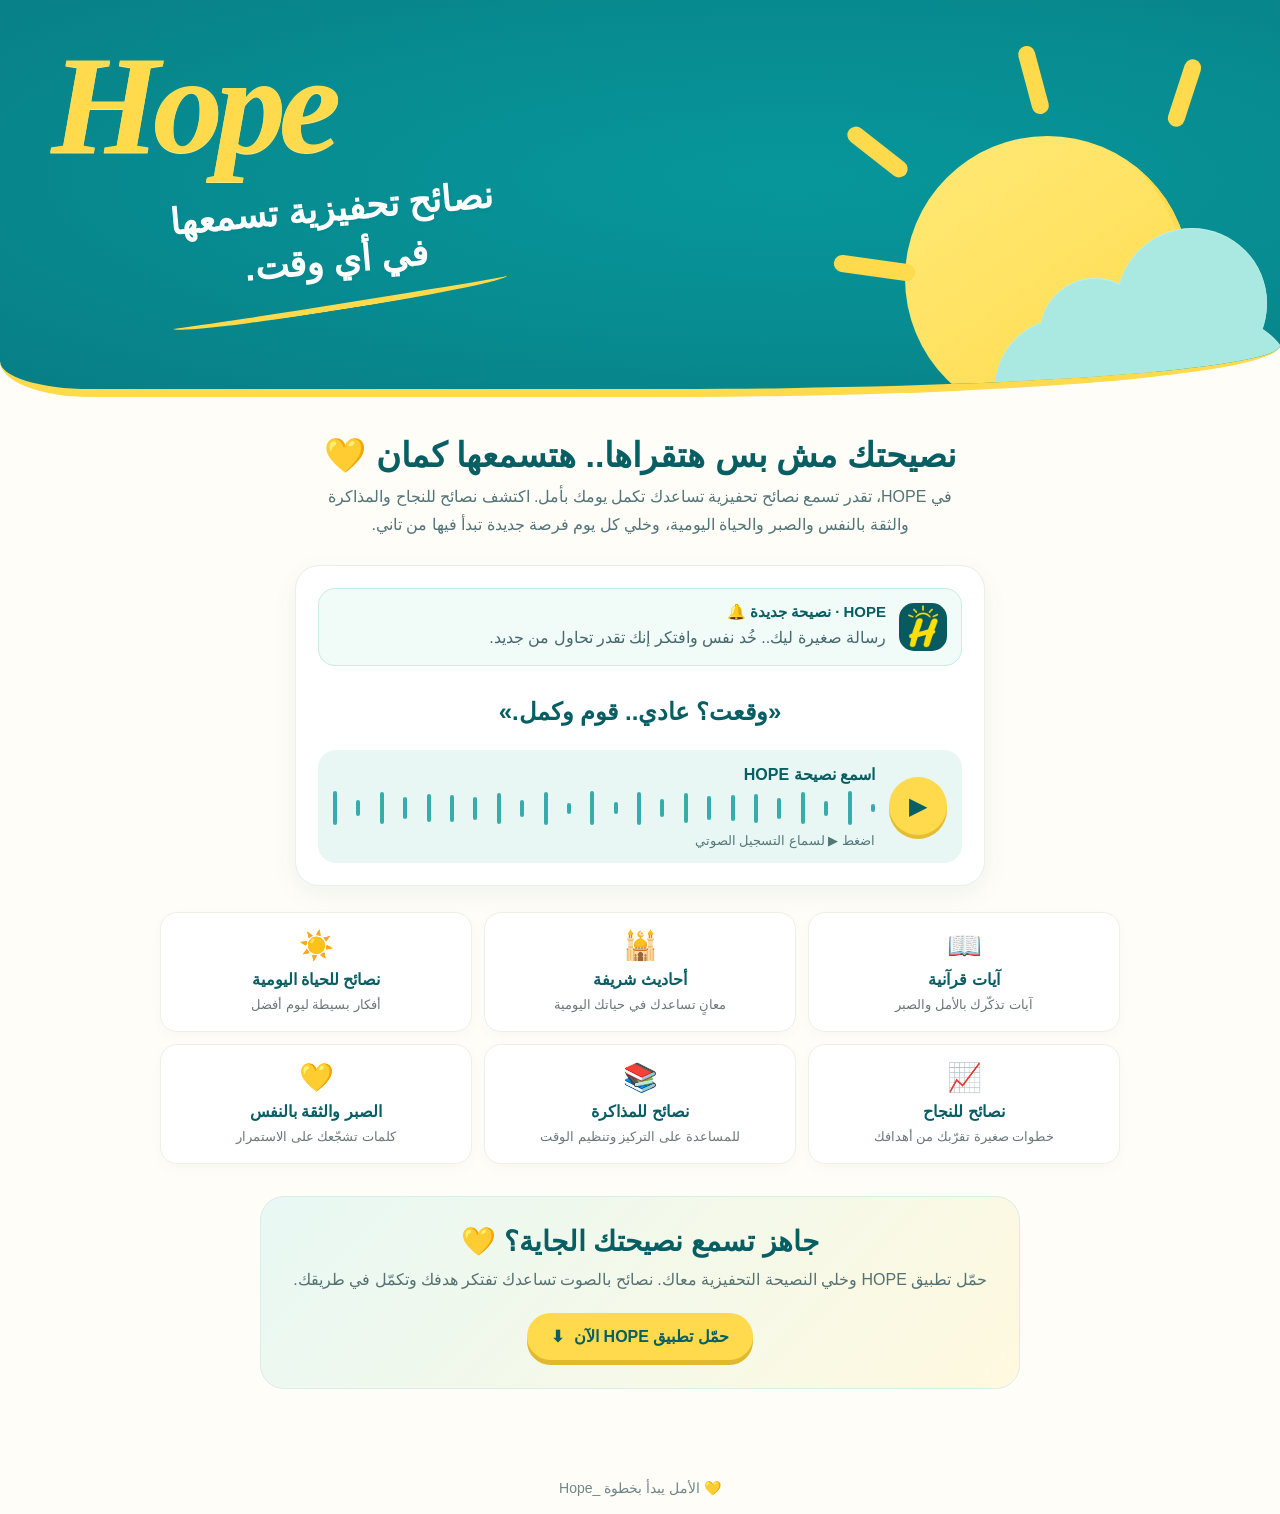
==== index.html @ 881a992c "Update index.html" ====
<!doctype html>
<html lang="ar" dir="rtl">
<head>
  <meta charset="utf-8">
  <meta name="viewport" content="width=device-width, initial-scale=1">

  <title>HOPE - نصائح تحفيزية للشباب بالصوت</title>

  <meta name="description" content="حمّل تطبيق HOPE مجانًا واستمع إلى نصائح تحفيزية بالصوت للشباب عن النجاح والمذاكرة والصبر والثقة بالنفس والحياة اليومية. الأمل معاك دائمًا.">

  <meta name="robots" content="index, follow">

  <meta name="google-site-verification" content="Atxtpsn2oq3HtmXTFNJQakOCsaA4qLwp1TX1oa8ejLM">

  <link rel="canonical" href="https://hope-amal-app.github.io/hope-website/">
  <link rel="stylesheet" href="./hope.css">

  <meta name="theme-color" content="#07818B">

  <meta property="og:type" content="website">
  <meta property="og:locale" content="ar_EG">
  <meta property="og:title" content="HOPE - نصائح تحفيزية للشباب بالصوت">
  <meta property="og:description" content="اكتشف HOPE، تطبيق نصائح تحفيزية بالصوت تساعدك تكمل وتسعى لهدفك وتواجه يومك بأمل.">
  <meta property="og:url" content="https://hope-amal-app.github.io/hope-website/">
  <meta property="og:image" content="https://hope-amal-app.github.io/hope-website/hope-logo.jpg">

</head>

<body>

  <header class="hero">
    <div class="hero-copy">
      <p class="brand" dir="ltr">Hope</p>
      <p class="tagline">نصائح تحفيزية تسمعها<br>في أي وقت.</p>
    </div>

    <div class="sun" aria-hidden="true">
      <i class="ray r1"></i>
      <i class="ray r2"></i>
      <i class="ray r3"></i>
      <i class="ray r4"></i>
    </div>

    <div class="cloud" aria-hidden="true"></div>
  </header>

  <main>

    <h2>نصيحتك مش بس هتقراها.. هتسمعها كمان 💛</h2>

    <p class="intro">
      في HOPE، تقدر تسمع نصائح تحفيزية تساعدك تكمل يومك بأمل.
      اكتشف نصائح للنجاح والمذاكرة والثقة بالنفس والصبر والحياة اليومية،
      وخلي كل يوم فرصة جديدة تبدأ فيها من تاني.
    </p>

    <section class="feature" aria-label="مثال على نصيحة تحفيزية صوتية">

      <div class="notification">
        <div class="appicon">
          <img src="./hope-logo.jpg" alt="شعار تطبيق HOPE">
        </div>

        <div>
          <div class="notif-title">HOPE · نصيحة جديدة 🔔</div>
          <div class="notif-text">
            رسالة صغيرة ليك.. خُد نفس وافتكر إنك تقدر تحاول من جديد.
          </div>
        </div>
      </div>

      <p class="quote">«وقعت؟ عادي.. قوم وكمل.»</p>

      <div class="audio-row">
        <button
          class="play"
          id="playBtn"
          aria-label="تشغيل النصيحة الصوتية"
          title="تشغيل النصيحة"
          type="button"
        >▶</button>

        <div class="audio-info">
          <div class="audio-title">اسمع نصيحة HOPE</div>
          <div class="wave" aria-hidden="true" id="wave"></div>
          <div class="status" id="status">
            اضغط ▶ لسماع التسجيل الصوتي
          </div>

          <audio
            id="hopeAudio"
            preload="metadata"
            src="./audioContinue1.wav"
          ></audio>
        </div>
      </div>

    </section>

    <section class="categories" aria-label="أنواع النصائح في تطبيق HOPE">

      <div class="cat">
        <div class="emoji" aria-hidden="true">📖</div>
        <strong>آيات قرآنية</strong>
        <small>آيات تذكّرك بالأمل والصبر</small>
      </div>

      <div class="cat">
        <div class="emoji" aria-hidden="true">🕌</div>
        <strong>أحاديث شريفة</strong>
        <small>معانٍ تساعدك في حياتك اليومية</small>
      </div>

      <div class="cat">
        <div class="emoji" aria-hidden="true">☀️</div>
        <strong>نصائح للحياة اليومية</strong>
        <small>أفكار بسيطة ليوم أفضل</small>
      </div>

      <div class="cat">
        <div class="emoji" aria-hidden="true">📈</div>
        <strong>نصائح للنجاح</strong>
        <small>خطوات صغيرة تقرّبك من أهدافك</small>
      </div>

      <div class="cat">
        <div class="emoji" aria-hidden="true">📚</div>
        <strong>نصائح للمذاكرة</strong>
        <small>للمساعدة على التركيز وتنظيم الوقت</small>
      </div>

      <div class="cat">
        <div class="emoji" aria-hidden="true">💛</div>
        <strong>الصبر والثقة بالنفس</strong>
        <small>كلمات تشجّعك على الاستمرار</small>
      </div>

    </section>

    <section class="download-app" aria-label="تحميل تطبيق HOPE">

      <h2>جاهز تسمع نصيحتك الجاية؟ 💛</h2>

      <p>
        حمّل تطبيق HOPE وخلي النصيحة التحفيزية معاك.
        نصائح بالصوت تساعدك تفتكر هدفك وتكمّل في طريقك.
      </p>

      <a
        class="download-btn"
        href="https://github.com/hope-amal-app/hope-website/releases/download/v1.0.2/app-release.apk"
        rel="noopener noreferrer"
        download="Hope.apk"
      >
        حمّل تطبيق HOPE الآن <span aria-hidden="true">⬇</span>
      </a>

    </section>

  </main>

  <footer>
    💛 الأمل يبدأ بخطوة _Hope
  </footer>

  <script src="./hope.js" defer></script>

</body>
</html>
---- hope.css ----
:root {
  --teal: #078b91;
  --deep: #075e63;
  --yellow: #ffda4d;
  --cream: #fffdf7;
  --mint: #a9e9e2;
}

* {
  box-sizing: border-box;
}

body {
  margin: 0;
  background: var(--cream);
  font-family: Tahoma, Arial, sans-serif;
  color: var(--deep);
}

.hero {
  position: relative;
  isolation: isolate;
  overflow: hidden;
  min-height: 360px;
  padding: 36px 4% 78px;
  background: radial-gradient(
    ellipse at 62% 46%,
    #07979b 0%,
    #078b90 55%,
    #087e85 100%
  );
  color: #fff;
  border-bottom: 8px solid var(--yellow);
  border-radius: 0 0 48% 7% / 0 0 13% 9%;
}

.hero-copy {
  position: relative;
  z-index: 4;
  width: 52%;
  text-align: left;
  margin-left: 0;
  margin-right: auto;
  padding-top: 0;
  direction: ltr;
}

.brand {
  font-family: "Brush Script MT", "Segoe Script", "URW Chancery L", cursive;
  font-weight: 900;
  font-style: italic;
  font-size: clamp(72px, 13vw, 140px);
  color: var(--yellow);
  letter-spacing: -7px;
  margin: 0 0 2px;
  line-height: .98;
  white-space: nowrap;
  text-shadow: 0 1px 0 #ffe87b;
}

.tagline {
  direction: rtl;
  font-size: clamp(20px, 3.4vw, 36px);
  font-weight: bold;
  margin: 10px 0 0 8%;
  max-width: 470px;
  line-height: 1.45;
  text-align: center;
  transform: rotate(-5deg);
  text-shadow: 0 2px 3px #006d7220;
}

.tagline:after {
  content: "";
  display: block;
  width: 72%;
  height: 9px;
  margin: 8px auto 0;
  border-bottom: 6px solid var(--yellow);
  border-radius: 50%;
  transform: rotate(-4deg);
}

.sun {
  position: absolute;
  z-index: 1;
  right: 7%;
  top: 136px;
  width: clamp(170px, 25vw, 285px);
  aspect-ratio: 1;
  border-radius: 50%;
  background: linear-gradient(145deg, #ffe976, #ffdb4d);
  box-shadow: inset -8px -6px 0 #ffdb4d;
}

.ray {
  position: absolute;
  width: 17px;
  height: 70px;
  border-radius: 12px;
  background: var(--yellow);
  z-index: 1;
}

.r1 {
  top: -91px;
  left: 42%;
  transform: rotate(-15deg);
}

.r2 {
  top: -78px;
  right: -1%;
  transform: rotate(18deg);
}

.r3 {
  top: 32%;
  right: calc(100% + 22px);
  height: 82px;
  transform: rotate(98deg);
}

.r4 {
  top: -20px;
  left: -36px;
  height: 72px;
  transform: rotate(-52deg);
}

.cloud {
  position: absolute;
  z-index: 2;
  bottom: 0;
  right: -15px;
  width: 300px;
  height: 70px;
  background: #a9e9e2;
  border-radius: 100px 100px 0 0;
  filter: drop-shadow(0 -1px 0 #baf1eb);
}

.cloud:before,
.cloud:after {
  content: "";
  position: absolute;
  bottom: 10px;
  background: #a9e9e2;
  border-radius: 50%;
}

.cloud:before {
  width: 150px;
  height: 150px;
  right: 28px;
}

.cloud:after {
  width: 110px;
  height: 110px;
  right: 145px;
  bottom: 0;
}

main {
  max-width: 1000px;
  margin: -5px auto 0;
  padding: 28px 20px 55px;
}

/* عنوان SEO مخفي بصريًا دون تغيير تصميم الموقع */
main h1 {
  position: absolute;
  width: 1px;
  height: 1px;
  padding: 0;
  margin: -1px;
  overflow: hidden;
  clip: rect(0, 0, 0, 0);
  white-space: nowrap;
  border: 0;
}

h2 {
  text-align: center;
  font-size: clamp(24px, 4vw, 34px);
  margin: 15px 0 8px;
}

.intro {
  text-align: center;
  color: #527477;
  line-height: 1.8;
  margin: 0 auto 25px;
  max-width: 650px;
}

.feature {
  background: white;
  border: 1px solid #e9efeb;
  border-radius: 24px;
  padding: 22px;
  box-shadow: 0 8px 24px #075e6310;
  max-width: 690px;
  margin: 0 auto;
}

.notification {
  display: flex;
  gap: 13px;
  align-items: center;
  background: #f1fbf8;
  border: 1px solid #c9ebe4;
  border-radius: 17px;
  padding: 14px;
}

.appicon {
  flex: 0 0 48px;
  height: 48px;
  border-radius: 15px;
  overflow: hidden;
  background: var(--teal);
  display: grid;
  place-items: center;
}

.appicon img {
  width: 100%;
  height: 100%;
  object-fit: cover;
  display: block;
}

.notif-title {
  font-weight: bold;
  font-size: 15px;
  margin-bottom: 4px;
}

.notif-text {
  color: #46696b;
  line-height: 1.6;
}

.label {
  font-size: 13px;
  color: #6a8888;
  margin: 0 0 10px;
}

.quote {
  font-size: clamp(19px, 3vw, 24px);
  line-height: 1.9;
  text-align: center;
  font-weight: bold;
  margin: 23px 0 15px;
}

.audio-row {
  display: flex;
  align-items: center;
  gap: 14px;
  background: #e9f7f4;
  border-radius: 18px;
  padding: 15px;
}

.play {
  border: 0;
  border-radius: 50%;
  width: 58px;
  height: 58px;
  flex-shrink: 0;
  background: var(--yellow);
  color: var(--deep);
  font-size: 24px;
  cursor: pointer;
  box-shadow: 0 4px 0 #e5bd31;
}

.play:hover {
  transform: translateY(-1px);
}

.play:focus-visible {
  outline: 3px solid var(--deep);
  outline-offset: 3px;
}

.audio-info {
  flex: 1;
  min-width: 0;
}

.audio-title {
  font-weight: bold;
  margin-bottom: 7px;
}

.wave {
  height: 35px;
  display: flex;
  align-items: center;
  justify-content: space-between;
  gap: 3px;
}

.wave span {
  display: block;
  width: 4px;
  border-radius: 8px;
  background: #0b9997;
  height: var(--h);
  opacity: .8;
}

.status {
  font-size: 13px;
  color: #517779;
  margin-top: 7px;
}

.categories {
  display: grid;
  grid-template-columns: repeat(3, minmax(0, 1fr));
  gap: 12px;
  margin-top: 26px;
}

.cat {
  background: white;
  border: 1px solid #edf0e9;
  border-radius: 17px;
  padding: 16px 10px;
  text-align: center;
  box-shadow: 0 4px 12px #075e6308;
}

.cat .emoji {
  font-size: 28px;
  margin-bottom: 8px;
}

.cat strong {
  display: block;
  font-size: 16px;
  margin-bottom: 5px;
}

.cat small {
  color: #6a7777;
  line-height: 1.6;
}

footer {
  text-align: center;
  color: #6d8887;
  padding: 18px;
  font-size: 14px;
}

.download-app {
  margin: 32px auto 18px;
  max-width: 760px;
  text-align: center;
  padding: 28px 18px;
  background: linear-gradient(135deg, #e8f8f4, #fff9df);
  border: 1px solid #d8eee6;
  border-radius: 24px;
}

.download-app h2 {
  color: var(--deep);
  margin: 0 0 8px;
  font-size: clamp(21px, 3vw, 28px);
}

.download-app p {
  color: #547274;
  line-height: 1.8;
  margin: 0 0 18px;
}

.download-btn {
  display: inline-flex;
  align-items: center;
  justify-content: center;
  gap: 10px;
  background: var(--yellow);
  color: var(--deep);
  font-weight: 800;
  text-decoration: none;
  padding: 14px 24px;
  border-radius: 999px;
  box-shadow: 0 5px 0 #e0b92e;
  transition: transform .15s ease;
}

.download-btn:hover {
  transform: translateY(-2px);
}

.download-btn:focus-visible {
  outline: 3px solid var(--deep);
  outline-offset: 4px;
}

@media (max-width: 580px) {
  .hero {
    min-height: 290px;
    padding: 23px 5% 65px;
  }

  .hero-copy {
    width: 70%;
    margin-right: auto;
    margin-left: 0;
  }

  .brand {
    font-size: clamp(56px, 15vw, 86px);
    letter-spacing: -4px;
  }

  .tagline {
    font-size: clamp(17px, 4.5vw, 23px);
    margin: 12px 0 0 0;
    line-height: 1.5;
  }

  .sun {
    width: 140px;
    top: 116px;
    right: -24px;
  }

  .ray {
    width: 10px;
    height: 38px;
  }

  .r1 {
    top: -48px;
  }

  .r2 {
    top: -42px;
    right: 0;
  }

  .r3 {
    right: calc(100% + 5px);
    height: 42px;
  }

  .r4 {
    top: -8px;
    left: -22px;
    height: 40px;
  }

  .cloud {
    width: 180px;
    height: 42px;
  }

  .cloud:before {
    width: 95px;
    height: 95px;
    right: 20px;
  }

  .cloud:after {
    width: 70px;
    height: 70px;
    right: 90px;
  }

  .categories {
    grid-template-columns: repeat(2, minmax(0, 1fr));
  }

  .feature {
    padding: 15px;
  }

  .audio-row {
    gap: 10px;
    padding: 12px;
  }
}
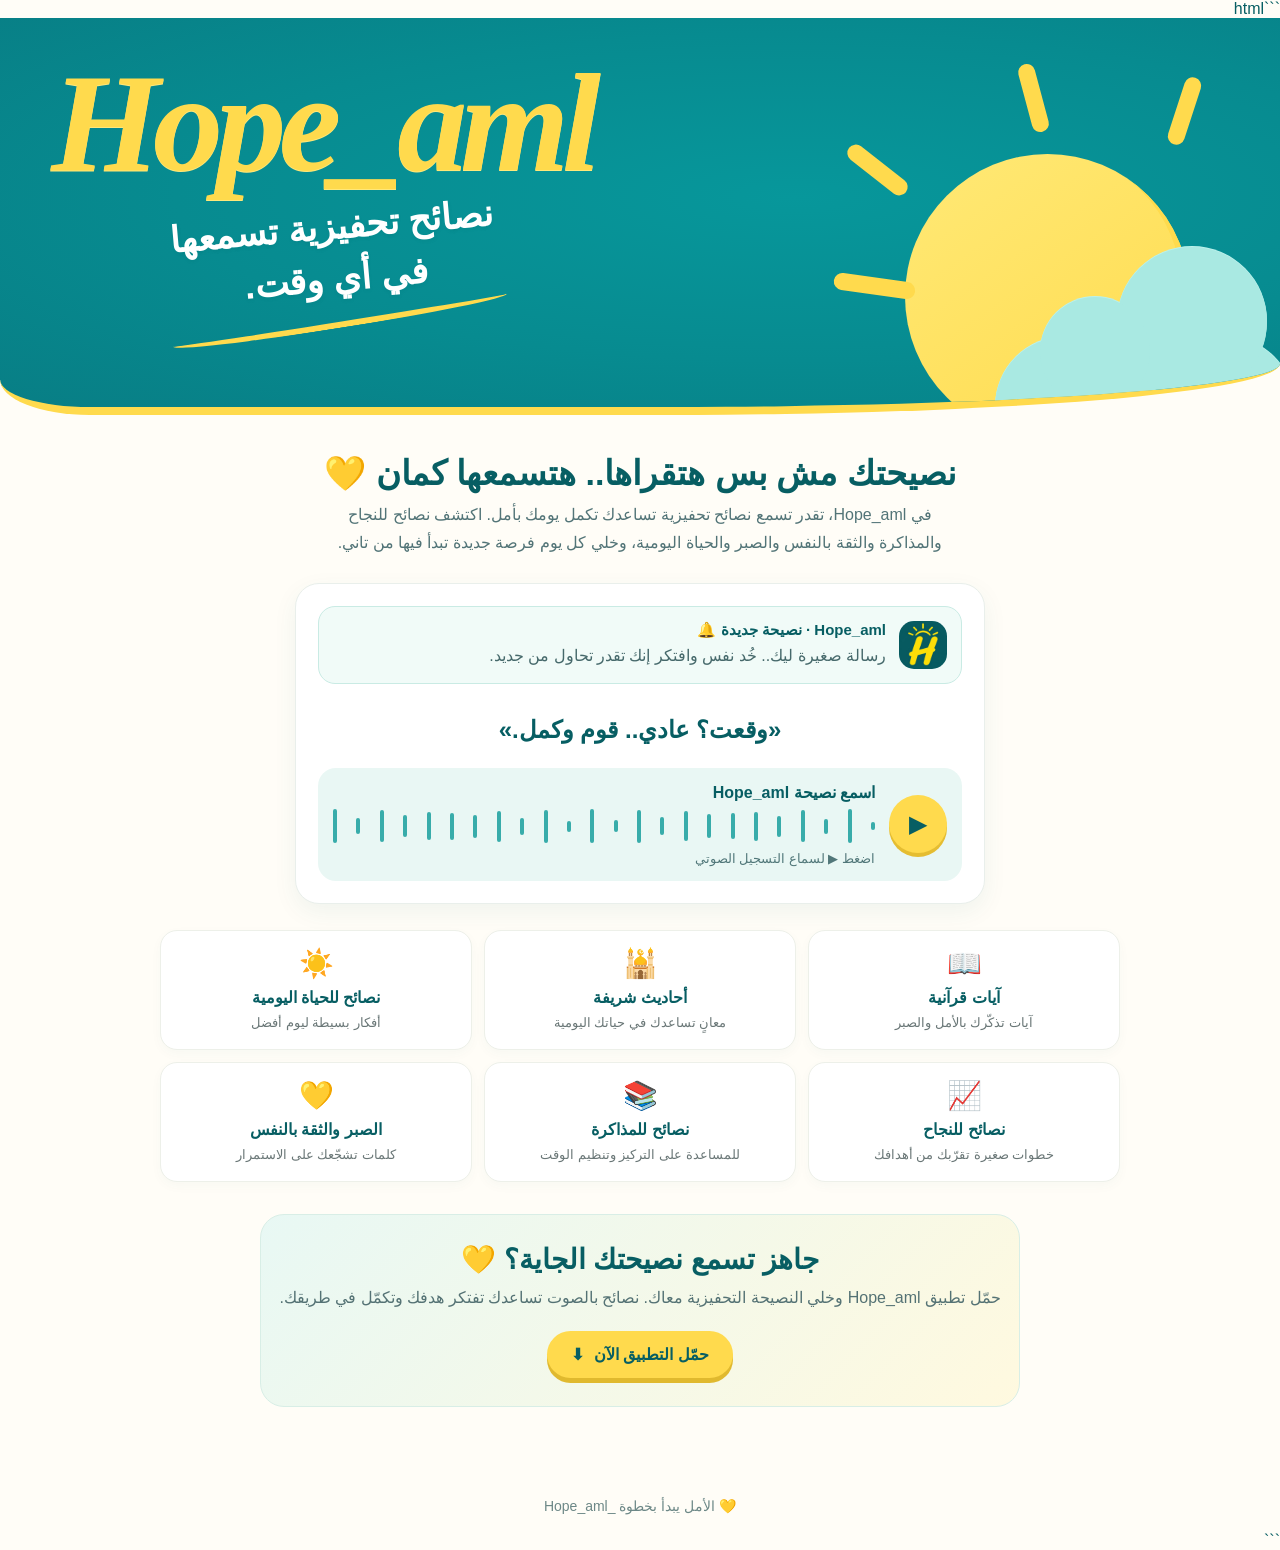
==== commit 278e99bb: "Update index.html" ====
--- a/index.html
+++ b/index.html
@@ -1,13 +1,13 @@
-
+```html
 <!doctype html>
 <html lang="ar" dir="rtl">
 <head>
   <meta charset="utf-8">
   <meta name="viewport" content="width=device-width, initial-scale=1">
 
-  <title>HOPE - نصائح تحفيزية للشباب بالصوت</title>
+  <title>Hope_aml</title>
 
-  <meta name="description" content="حمّل تطبيق HOPE مجانًا واستمع إلى نصائح تحفيزية بالصوت للشباب عن النجاح والمذاكرة والصبر والثقة بالنفس والحياة اليومية. الأمل معاك دائمًا.">
+  <meta name="description" content="Hope_aml - تطبيق نصائح تحفيزية بالصوت للشباب. نصائح عن النجاح والمذاكرة والصبر والثقة بالنفس والحياة اليومية. الأمل معاك دائمًا.">
 
   <meta name="robots" content="index, follow">
 
@@ -20,8 +20,9 @@
 
   <meta property="og:type" content="website">
   <meta property="og:locale" content="ar_EG">
-  <meta property="og:title" content="HOPE - نصائح تحفيزية للشباب بالصوت">
-  <meta property="og:description" content="اكتشف HOPE، تطبيق نصائح تحفيزية بالصوت تساعدك تكمل وتسعى لهدفك وتواجه يومك بأمل.">
+  <meta property="og:site_name" content="Hope_aml">
+  <meta property="og:title" content="Hope_aml">
+  <meta property="og:description" content="اكتشف Hope_aml، تطبيق نصائح تحفيزية بالصوت تساعدك تكمل وتسعى لهدفك وتواجه يومك بأمل.">
   <meta property="og:url" content="https://hope-amal-app.github.io/hope-website/">
   <meta property="og:image" content="https://hope-amal-app.github.io/hope-website/hope-logo.jpg">
 
@@ -31,7 +32,7 @@
 
   <header class="hero">
     <div class="hero-copy">
-      <p class="brand" dir="ltr">Hope</p>
+      <p class="brand" dir="ltr">Hope_aml</p>
       <p class="tagline">نصائح تحفيزية تسمعها<br>في أي وقت.</p>
     </div>
 
@@ -50,7 +51,7 @@
     <h2>نصيحتك مش بس هتقراها.. هتسمعها كمان 💛</h2>
 
     <p class="intro">
-      في HOPE، تقدر تسمع نصائح تحفيزية تساعدك تكمل يومك بأمل.
+      في Hope_aml، تقدر تسمع نصائح تحفيزية تساعدك تكمل يومك بأمل.
       اكتشف نصائح للنجاح والمذاكرة والثقة بالنفس والصبر والحياة اليومية،
       وخلي كل يوم فرصة جديدة تبدأ فيها من تاني.
     </p>
@@ -59,11 +60,11 @@
 
       <div class="notification">
         <div class="appicon">
-          <img src="./hope-logo.jpg" alt="شعار تطبيق HOPE">
+          <img src="./hope-logo.jpg" alt="شعار تطبيق Hope_aml">
         </div>
 
         <div>
-          <div class="notif-title">HOPE · نصيحة جديدة 🔔</div>
+          <div class="notif-title">Hope_aml · نصيحة جديدة 🔔</div>
           <div class="notif-text">
             رسالة صغيرة ليك.. خُد نفس وافتكر إنك تقدر تحاول من جديد.
           </div>
@@ -82,7 +83,7 @@
         >▶</button>
 
         <div class="audio-info">
-          <div class="audio-title">اسمع نصيحة HOPE</div>
+          <div class="audio-title">اسمع نصيحة Hope_aml</div>
           <div class="wave" aria-hidden="true" id="wave"></div>
           <div class="status" id="status">
             اضغط ▶ لسماع التسجيل الصوتي
@@ -98,7 +99,7 @@
 
     </section>
 
-    <section class="categories" aria-label="أنواع النصائح في تطبيق HOPE">
+    <section class="categories" aria-label="أنواع النصائح في التطبيق">
 
       <div class="cat">
         <div class="emoji" aria-hidden="true">📖</div>
@@ -138,12 +139,12 @@
 
     </section>
 
-    <section class="download-app" aria-label="تحميل تطبيق HOPE">
+    <section class="download-app" aria-label="تحميل التطبيق">
 
       <h2>جاهز تسمع نصيحتك الجاية؟ 💛</h2>
 
       <p>
-        حمّل تطبيق HOPE وخلي النصيحة التحفيزية معاك.
+        حمّل تطبيق Hope_aml وخلي النصيحة التحفيزية معاك.
         نصائح بالصوت تساعدك تفتكر هدفك وتكمّل في طريقك.
       </p>
 
@@ -153,7 +154,7 @@
         rel="noopener noreferrer"
         download="Hope.apk"
       >
-        حمّل تطبيق HOPE الآن <span aria-hidden="true">⬇</span>
+        حمّل التطبيق الآن <span aria-hidden="true">⬇</span>
       </a>
 
     </section>
@@ -161,10 +162,11 @@
   </main>
 
   <footer>
-    💛 الأمل يبدأ بخطوة _Hope
+    💛 الأمل يبدأ بخطوة _Hope_aml
   </footer>
 
   <script src="./hope.js" defer></script>
 
 </body>
 </html>
+```
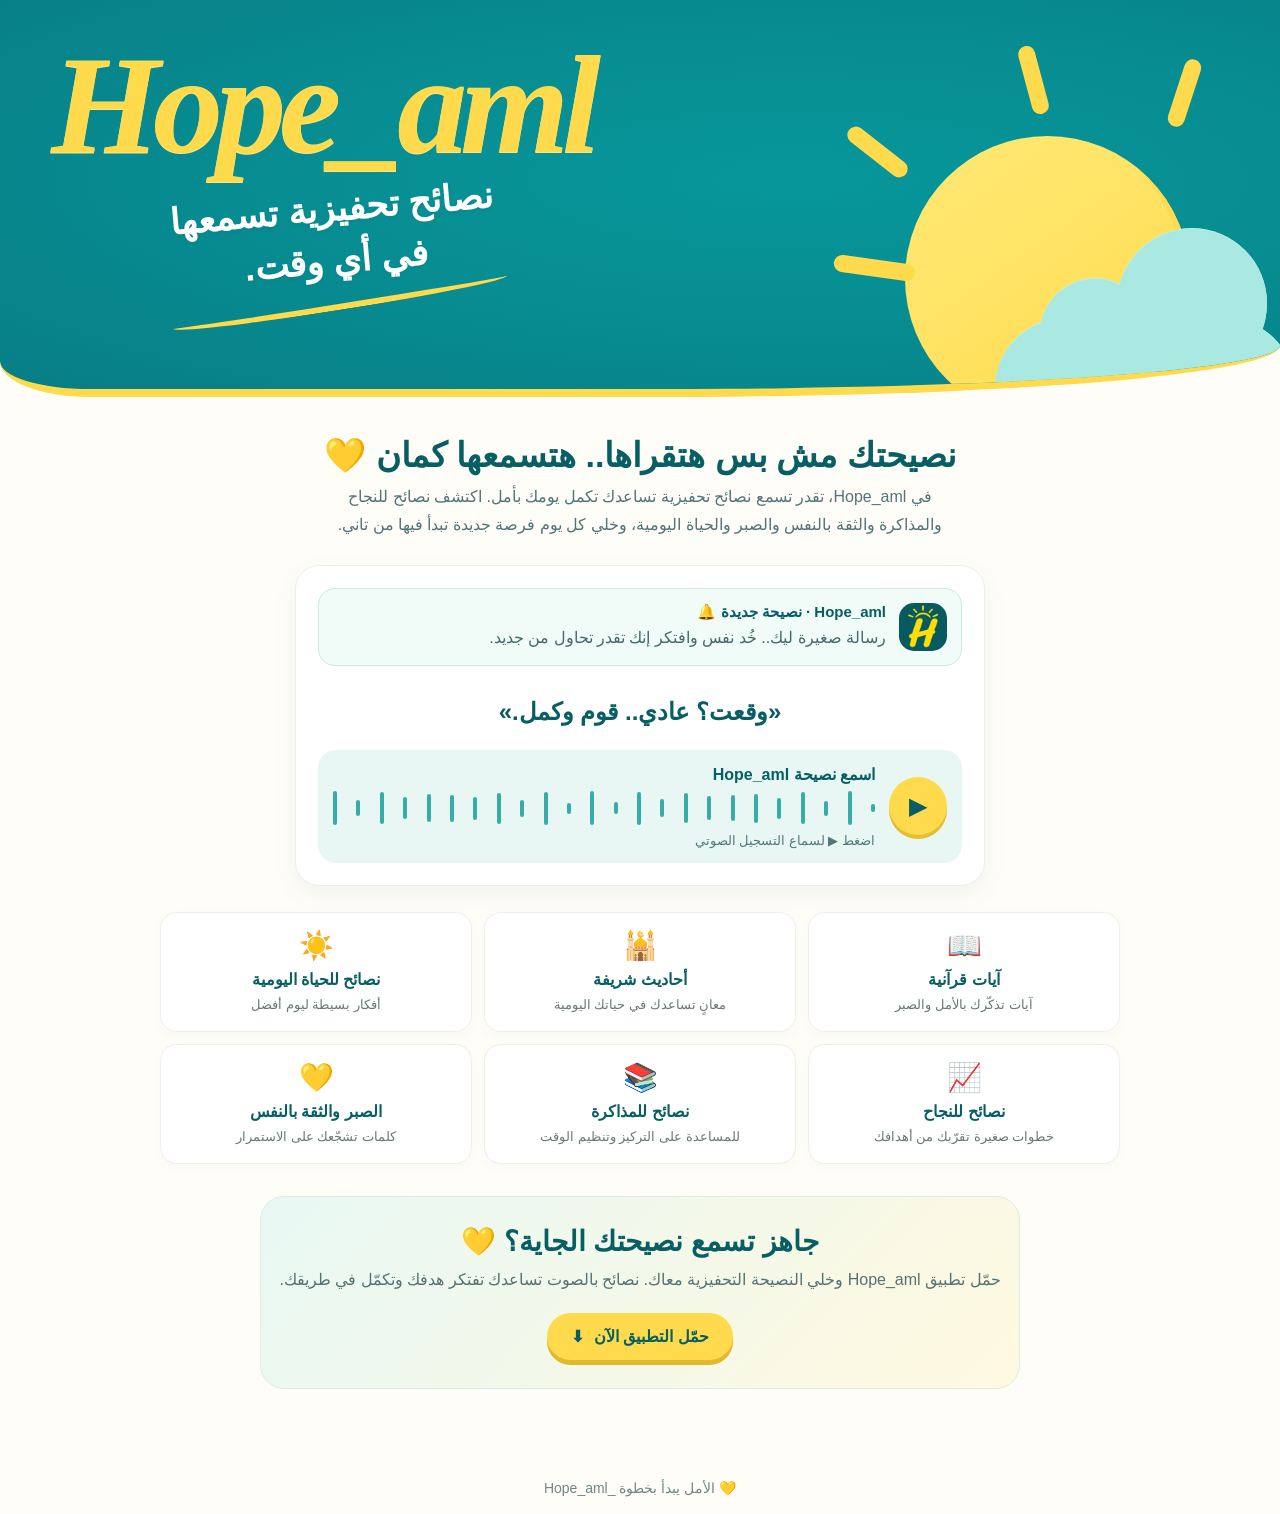
==== commit 0834c891: "Update meta description and add favicon links" ====
--- a/index.html
+++ b/index.html
@@ -1,4 +1,4 @@
-```html
+
 <!doctype html>
 <html lang="ar" dir="rtl">
 <head>
@@ -7,13 +7,19 @@
 
   <title>Hope_aml</title>
 
-  <meta name="description" content="Hope_aml - تطبيق نصائح تحفيزية بالصوت للشباب. نصائح عن النجاح والمذاكرة والصبر والثقة بالنفس والحياة اليومية. الأمل معاك دائمًا.">
+  <meta name="description" content="Hope_aml - تطبيق نصائح تحفيزية للشباب. نصائح عن النجاح والمذاكرة والصبر والثقة بالنفس والحياة اليومية. الأمل معاك دائمًا.">
 
   <meta name="robots" content="index, follow">
 
   <meta name="google-site-verification" content="Atxtpsn2oq3HtmXTFNJQakOCsaA4qLwp1TX1oa8ejLM">
 
   <link rel="canonical" href="https://hope-amal-app.github.io/hope-website/">
+
+  <!-- أيقونة الموقع بدل علامة الكرة الأرضية -->
+  <link rel="icon" type="image/png" sizes="512x512" href="./favicon.png">
+  <link rel="shortcut icon" href="./favicon.ico">
+  <link rel="apple-touch-icon" href="./favicon.png">
+
   <link rel="stylesheet" href="./hope.css">
 
   <meta name="theme-color" content="#07818B">
@@ -169,4 +175,3 @@
 
 </body>
 </html>
-```
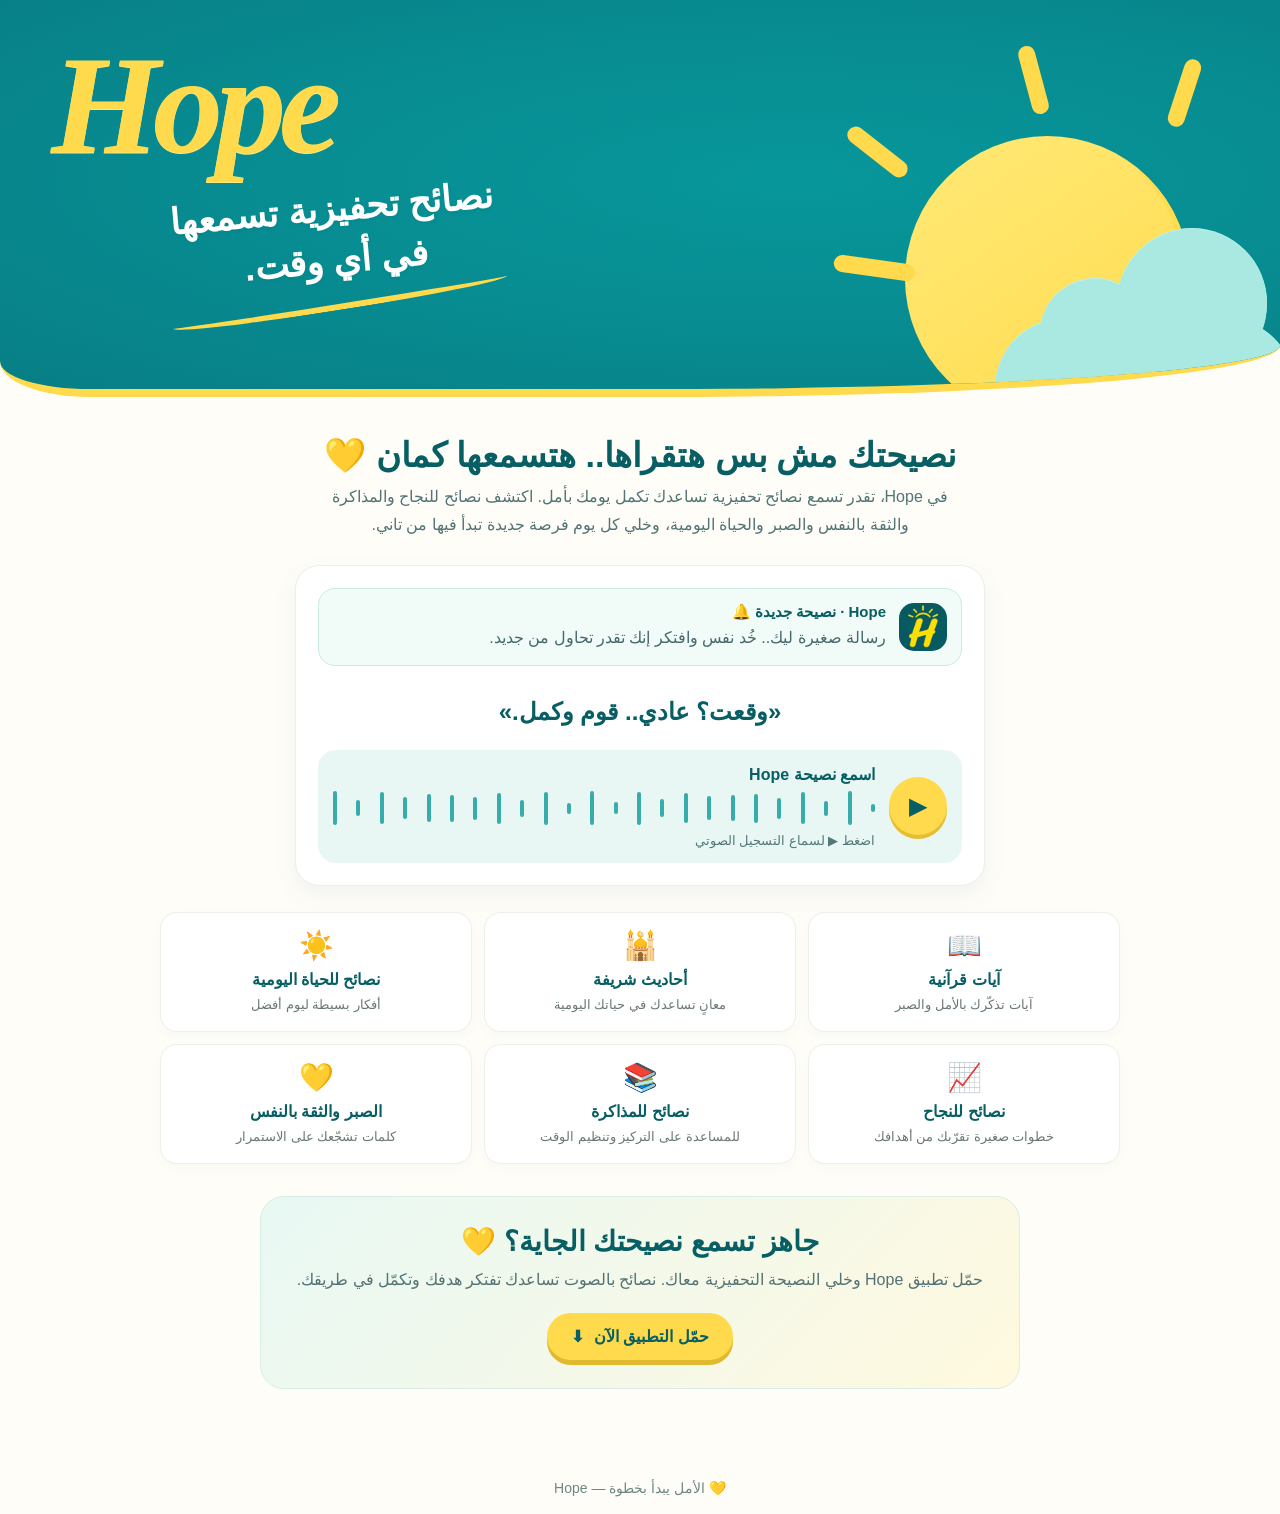
==== commit 935759a0: "Update index.html" ====
--- a/index.html
+++ b/index.html
@@ -1,13 +1,12 @@
-
 <!doctype html>
 <html lang="ar" dir="rtl">
 <head>
   <meta charset="utf-8">
   <meta name="viewport" content="width=device-width, initial-scale=1">
 
-  <title>Hope_aml</title>
+  <title>Hope</title>
 
-  <meta name="description" content="Hope_aml - تطبيق نصائح تحفيزية للشباب. نصائح عن النجاح والمذاكرة والصبر والثقة بالنفس والحياة اليومية. الأمل معاك دائمًا.">
+  <meta name="description" content="Hope - تطبيق نصائح تحفيزية للشباب. نصائح عن النجاح والمذاكرة والصبر والثقة بالنفس والحياة اليومية. الأمل معاك دائمًا.">
 
   <meta name="robots" content="index, follow">
 
@@ -15,7 +14,7 @@
 
   <link rel="canonical" href="https://hope-amal-app.github.io/hope-website/">
 
-  <!-- أيقونة الموقع بدل علامة الكرة الأرضية -->
+  <!-- أيقونة الموقع -->
   <link rel="icon" type="image/png" sizes="512x512" href="./favicon.png">
   <link rel="shortcut icon" href="./favicon.ico">
   <link rel="apple-touch-icon" href="./favicon.png">
@@ -26,9 +25,9 @@
 
   <meta property="og:type" content="website">
   <meta property="og:locale" content="ar_EG">
-  <meta property="og:site_name" content="Hope_aml">
-  <meta property="og:title" content="Hope_aml">
-  <meta property="og:description" content="اكتشف Hope_aml، تطبيق نصائح تحفيزية بالصوت تساعدك تكمل وتسعى لهدفك وتواجه يومك بأمل.">
+  <meta property="og:site_name" content="Hope">
+  <meta property="og:title" content="Hope">
+  <meta property="og:description" content="اكتشف Hope، تطبيق نصائح تحفيزية بالصوت تساعدك تكمل وتسعى لهدفك وتواجه يومك بأمل.">
   <meta property="og:url" content="https://hope-amal-app.github.io/hope-website/">
   <meta property="og:image" content="https://hope-amal-app.github.io/hope-website/hope-logo.jpg">
 
@@ -38,7 +37,7 @@
 
   <header class="hero">
     <div class="hero-copy">
-      <p class="brand" dir="ltr">Hope_aml</p>
+      <p class="brand" dir="ltr">Hope</p>
       <p class="tagline">نصائح تحفيزية تسمعها<br>في أي وقت.</p>
     </div>
 
@@ -57,7 +56,7 @@
     <h2>نصيحتك مش بس هتقراها.. هتسمعها كمان 💛</h2>
 
     <p class="intro">
-      في Hope_aml، تقدر تسمع نصائح تحفيزية تساعدك تكمل يومك بأمل.
+      في Hope، تقدر تسمع نصائح تحفيزية تساعدك تكمل يومك بأمل.
       اكتشف نصائح للنجاح والمذاكرة والثقة بالنفس والصبر والحياة اليومية،
       وخلي كل يوم فرصة جديدة تبدأ فيها من تاني.
     </p>
@@ -66,11 +65,11 @@
 
       <div class="notification">
         <div class="appicon">
-          <img src="./hope-logo.jpg" alt="شعار تطبيق Hope_aml">
+          <img src="./hope-logo.jpg" alt="شعار تطبيق Hope">
         </div>
 
         <div>
-          <div class="notif-title">Hope_aml · نصيحة جديدة 🔔</div>
+          <div class="notif-title">Hope · نصيحة جديدة 🔔</div>
           <div class="notif-text">
             رسالة صغيرة ليك.. خُد نفس وافتكر إنك تقدر تحاول من جديد.
           </div>
@@ -89,7 +88,7 @@
         >▶</button>
 
         <div class="audio-info">
-          <div class="audio-title">اسمع نصيحة Hope_aml</div>
+          <div class="audio-title">اسمع نصيحة Hope</div>
           <div class="wave" aria-hidden="true" id="wave"></div>
           <div class="status" id="status">
             اضغط ▶ لسماع التسجيل الصوتي
@@ -150,7 +149,7 @@
       <h2>جاهز تسمع نصيحتك الجاية؟ 💛</h2>
 
       <p>
-        حمّل تطبيق Hope_aml وخلي النصيحة التحفيزية معاك.
+        حمّل تطبيق Hope وخلي النصيحة التحفيزية معاك.
         نصائح بالصوت تساعدك تفتكر هدفك وتكمّل في طريقك.
       </p>
 
@@ -168,7 +167,7 @@
   </main>
 
   <footer>
-    💛 الأمل يبدأ بخطوة _Hope_aml
+    💛 الأمل يبدأ بخطوة — Hope
   </footer>
 
   <script src="./hope.js" defer></script>
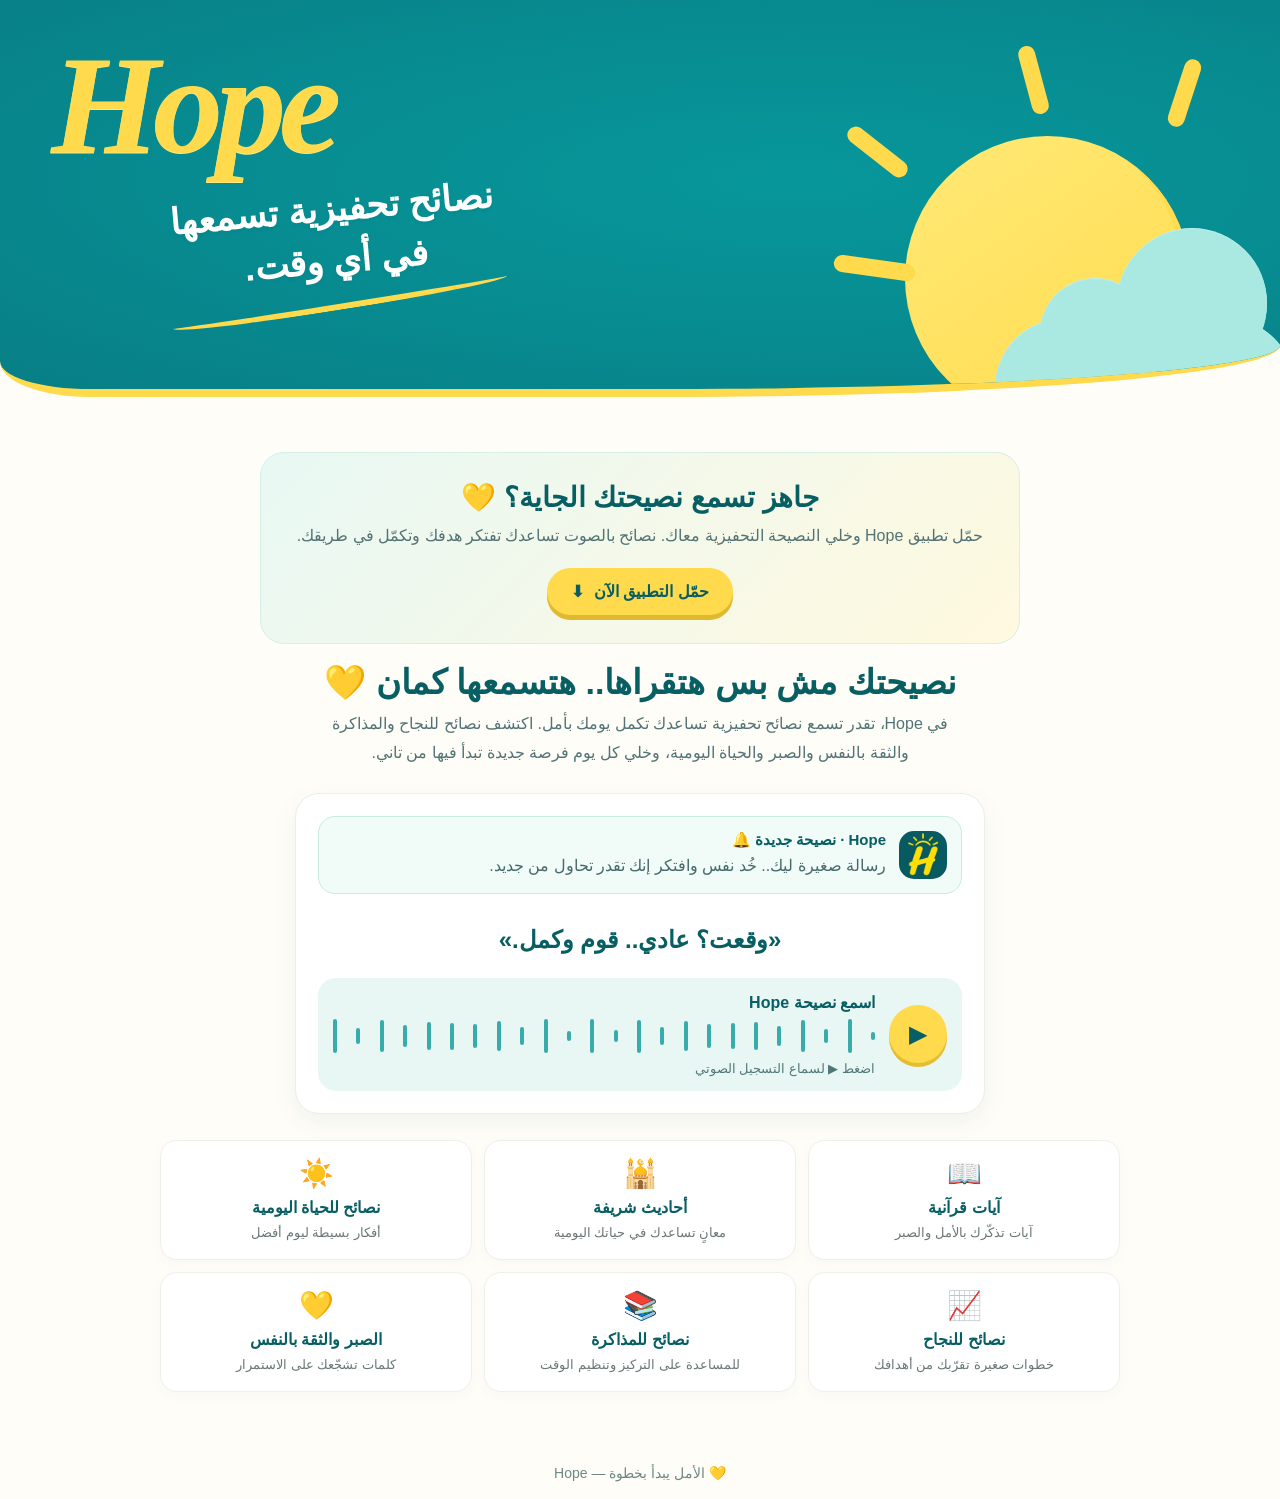
==== commit 677548dd: "Update index.html" ====
--- a/index.html
+++ b/index.html
@@ -7,20 +7,14 @@
   <title>Hope</title>
 
   <meta name="description" content="Hope - تطبيق نصائح تحفيزية للشباب. نصائح عن النجاح والمذاكرة والصبر والثقة بالنفس والحياة اليومية. الأمل معاك دائمًا.">
-
   <meta name="robots" content="index, follow">
-
   <meta name="google-site-verification" content="Atxtpsn2oq3HtmXTFNJQakOCsaA4qLwp1TX1oa8ejLM">
 
   <link rel="canonical" href="https://hope-amal-app.github.io/hope-website/">
-
-  <!-- أيقونة الموقع -->
   <link rel="icon" type="image/png" sizes="512x512" href="./favicon.png">
   <link rel="shortcut icon" href="./favicon.ico">
   <link rel="apple-touch-icon" href="./favicon.png">
-
   <link rel="stylesheet" href="./hope.css">
-
   <meta name="theme-color" content="#07818B">
 
   <meta property="og:type" content="website">
@@ -30,7 +24,6 @@
   <meta property="og:description" content="اكتشف Hope، تطبيق نصائح تحفيزية بالصوت تساعدك تكمل وتسعى لهدفك وتواجه يومك بأمل.">
   <meta property="og:url" content="https://hope-amal-app.github.io/hope-website/">
   <meta property="og:image" content="https://hope-amal-app.github.io/hope-website/hope-logo.jpg">
-
 </head>
 
 <body>
@@ -53,6 +46,28 @@
 
   <main>
 
+    <!-- قسم التحميل: مباشرة بعد الخط الأصفر أسفل الهيدر -->
+    <section class="download-app" aria-label="تحميل التطبيق">
+
+      <h2>جاهز تسمع نصيحتك الجاية؟ 💛</h2>
+
+      <p>
+        حمّل تطبيق Hope وخلي النصيحة التحفيزية معاك.
+        نصائح بالصوت تساعدك تفتكر هدفك وتكمّل في طريقك.
+      </p>
+
+      <a
+        class="download-btn"
+        href="https://github.com/hope-amal-app/hope-website/releases/download/v1.0.2/app-release.apk"
+        rel="noopener noreferrer"
+        download="Hope.apk"
+      >
+        حمّل التطبيق الآن <span aria-hidden="true">⬇</span>
+      </a>
+
+    </section>
+
+    <!-- المحتوى الأصلي يأتي بعد قسم التحميل -->
     <h2>نصيحتك مش بس هتقراها.. هتسمعها كمان 💛</h2>
 
     <p class="intro">
@@ -144,26 +159,6 @@
 
     </section>
 
-    <section class="download-app" aria-label="تحميل التطبيق">
-
-      <h2>جاهز تسمع نصيحتك الجاية؟ 💛</h2>
-
-      <p>
-        حمّل تطبيق Hope وخلي النصيحة التحفيزية معاك.
-        نصائح بالصوت تساعدك تفتكر هدفك وتكمّل في طريقك.
-      </p>
-
-      <a
-        class="download-btn"
-        href="https://github.com/hope-amal-app/hope-website/releases/download/v1.0.2/app-release.apk"
-        rel="noopener noreferrer"
-        download="Hope.apk"
-      >
-        حمّل التطبيق الآن <span aria-hidden="true">⬇</span>
-      </a>
-
-    </section>
-
   </main>
 
   <footer>
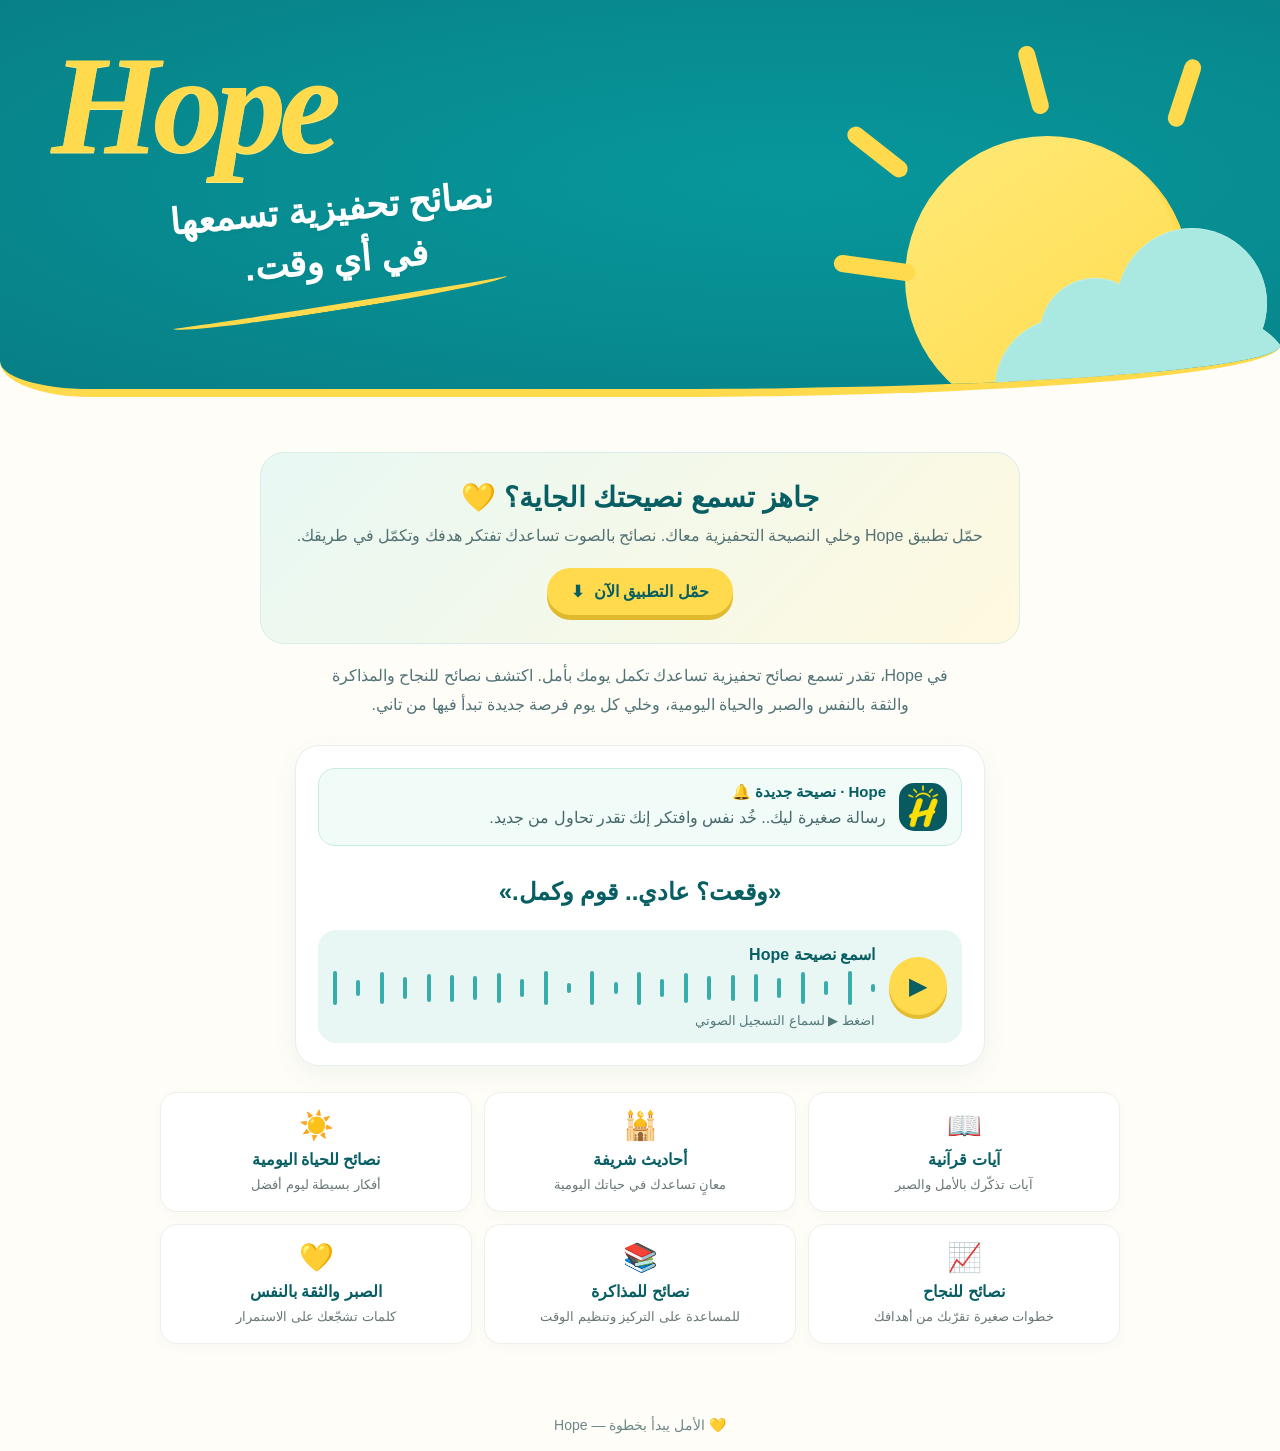
==== commit 7ec59ccb: "Update index.html" ====
--- a/index.html
+++ b/index.html
@@ -4,26 +4,38 @@
   <meta charset="utf-8">
   <meta name="viewport" content="width=device-width, initial-scale=1">
 
-  <title>Hope</title>
+  <title>نصائح تحفيزية _Hope</title>
 
-  <meta name="description" content="Hope - تطبيق نصائح تحفيزية للشباب. نصائح عن النجاح والمذاكرة والصبر والثقة بالنفس والحياة اليومية. الأمل معاك دائمًا.">
+  <meta name="description" content="Hope - نصائح تحفيزية تسمعها في أي وقت. نصائح بالصوت عن النجاح والمذاكرة والصبر والثقة بالنفس والحياة اليومية. حمّل تطبيق Hope وخلي الأمل معاك دائمًا.">
+
   <meta name="robots" content="index, follow">
+  <meta name="application-name" content="Hope">
+  <meta name="author" content="Hope">
+
   <meta name="google-site-verification" content="Atxtpsn2oq3HtmXTFNJQakOCsaA4qLwp1TX1oa8ejLM">
 
   <link rel="canonical" href="https://hope-amal-app.github.io/hope-website/">
+
   <link rel="icon" type="image/png" sizes="512x512" href="./favicon.png">
   <link rel="shortcut icon" href="./favicon.ico">
   <link rel="apple-touch-icon" href="./favicon.png">
+
   <link rel="stylesheet" href="./hope.css">
+
   <meta name="theme-color" content="#07818B">
 
   <meta property="og:type" content="website">
   <meta property="og:locale" content="ar_EG">
   <meta property="og:site_name" content="Hope">
-  <meta property="og:title" content="Hope">
-  <meta property="og:description" content="اكتشف Hope، تطبيق نصائح تحفيزية بالصوت تساعدك تكمل وتسعى لهدفك وتواجه يومك بأمل.">
+  <meta property="og:title" content="نصائح تحفيزية _Hope">
+  <meta property="og:description" content="اكتشف Hope، تطبيق نصائح تحفيزية بالصوت تساعدك تكمل يومك بأمل وتسعى لهدفك.">
   <meta property="og:url" content="https://hope-amal-app.github.io/hope-website/">
   <meta property="og:image" content="https://hope-amal-app.github.io/hope-website/hope-logo.jpg">
+
+  <meta name="twitter:card" content="summary">
+  <meta name="twitter:title" content="نصائح تحفيزية _Hope">
+  <meta name="twitter:description" content="نصائح تحفيزية تسمعها في أي وقت مع تطبيق Hope.">
+  <meta name="twitter:image" content="https://hope-amal-app.github.io/hope-website/hope-logo.jpg">
 </head>
 
 <body>
@@ -46,8 +58,8 @@
 
   <main>
 
-    <!-- قسم التحميل: مباشرة بعد الخط الأصفر أسفل الهيدر -->
-    <section class="download-app" aria-label="تحميل التطبيق">
+    <!-- قسم التحميل تحت الخط الأصفر مباشرة -->
+    <section class="download-app" aria-label="تحميل تطبيق Hope">
 
       <h2>جاهز تسمع نصيحتك الجاية؟ 💛</h2>
 
@@ -67,15 +79,20 @@
 
     </section>
 
-    <!-- المحتوى الأصلي يأتي بعد قسم التحميل -->
-    <h2>نصيحتك مش بس هتقراها.. هتسمعها كمان 💛</h2>
+    <!-- مقدمة الموقع -->
+    <section aria-label="مقدمة عن تطبيق Hope">
 
-    <p class="intro">
-      في Hope، تقدر تسمع نصائح تحفيزية تساعدك تكمل يومك بأمل.
-      اكتشف نصائح للنجاح والمذاكرة والثقة بالنفس والصبر والحياة اليومية،
-      وخلي كل يوم فرصة جديدة تبدأ فيها من تاني.
-    </p>
+      <h1>نصيحتك مش بس هتقراها.. هتسمعها كمان 💛</h1>
 
+      <p class="intro">
+        في Hope، تقدر تسمع نصائح تحفيزية تساعدك تكمل يومك بأمل.
+        اكتشف نصائح للنجاح والمذاكرة والثقة بالنفس والصبر والحياة اليومية،
+        وخلي كل يوم فرصة جديدة تبدأ فيها من تاني.
+      </p>
+
+    </section>
+
+    <!-- مثال على إشعار ونصيحة صوتية -->
     <section class="feature" aria-label="مثال على نصيحة تحفيزية صوتية">
 
       <div class="notification">
@@ -94,6 +111,7 @@
       <p class="quote">«وقعت؟ عادي.. قوم وكمل.»</p>
 
       <div class="audio-row">
+
         <button
           class="play"
           id="playBtn"
@@ -105,6 +123,7 @@
         <div class="audio-info">
           <div class="audio-title">اسمع نصيحة Hope</div>
           <div class="wave" aria-hidden="true" id="wave"></div>
+
           <div class="status" id="status">
             اضغط ▶ لسماع التسجيل الصوتي
           </div>
@@ -115,10 +134,12 @@
             src="./audioContinue1.wav"
           ></audio>
         </div>
+
       </div>
 
     </section>
 
+    <!-- أنواع النصائح -->
     <section class="categories" aria-label="أنواع النصائح في التطبيق">
 
       <div class="cat">
